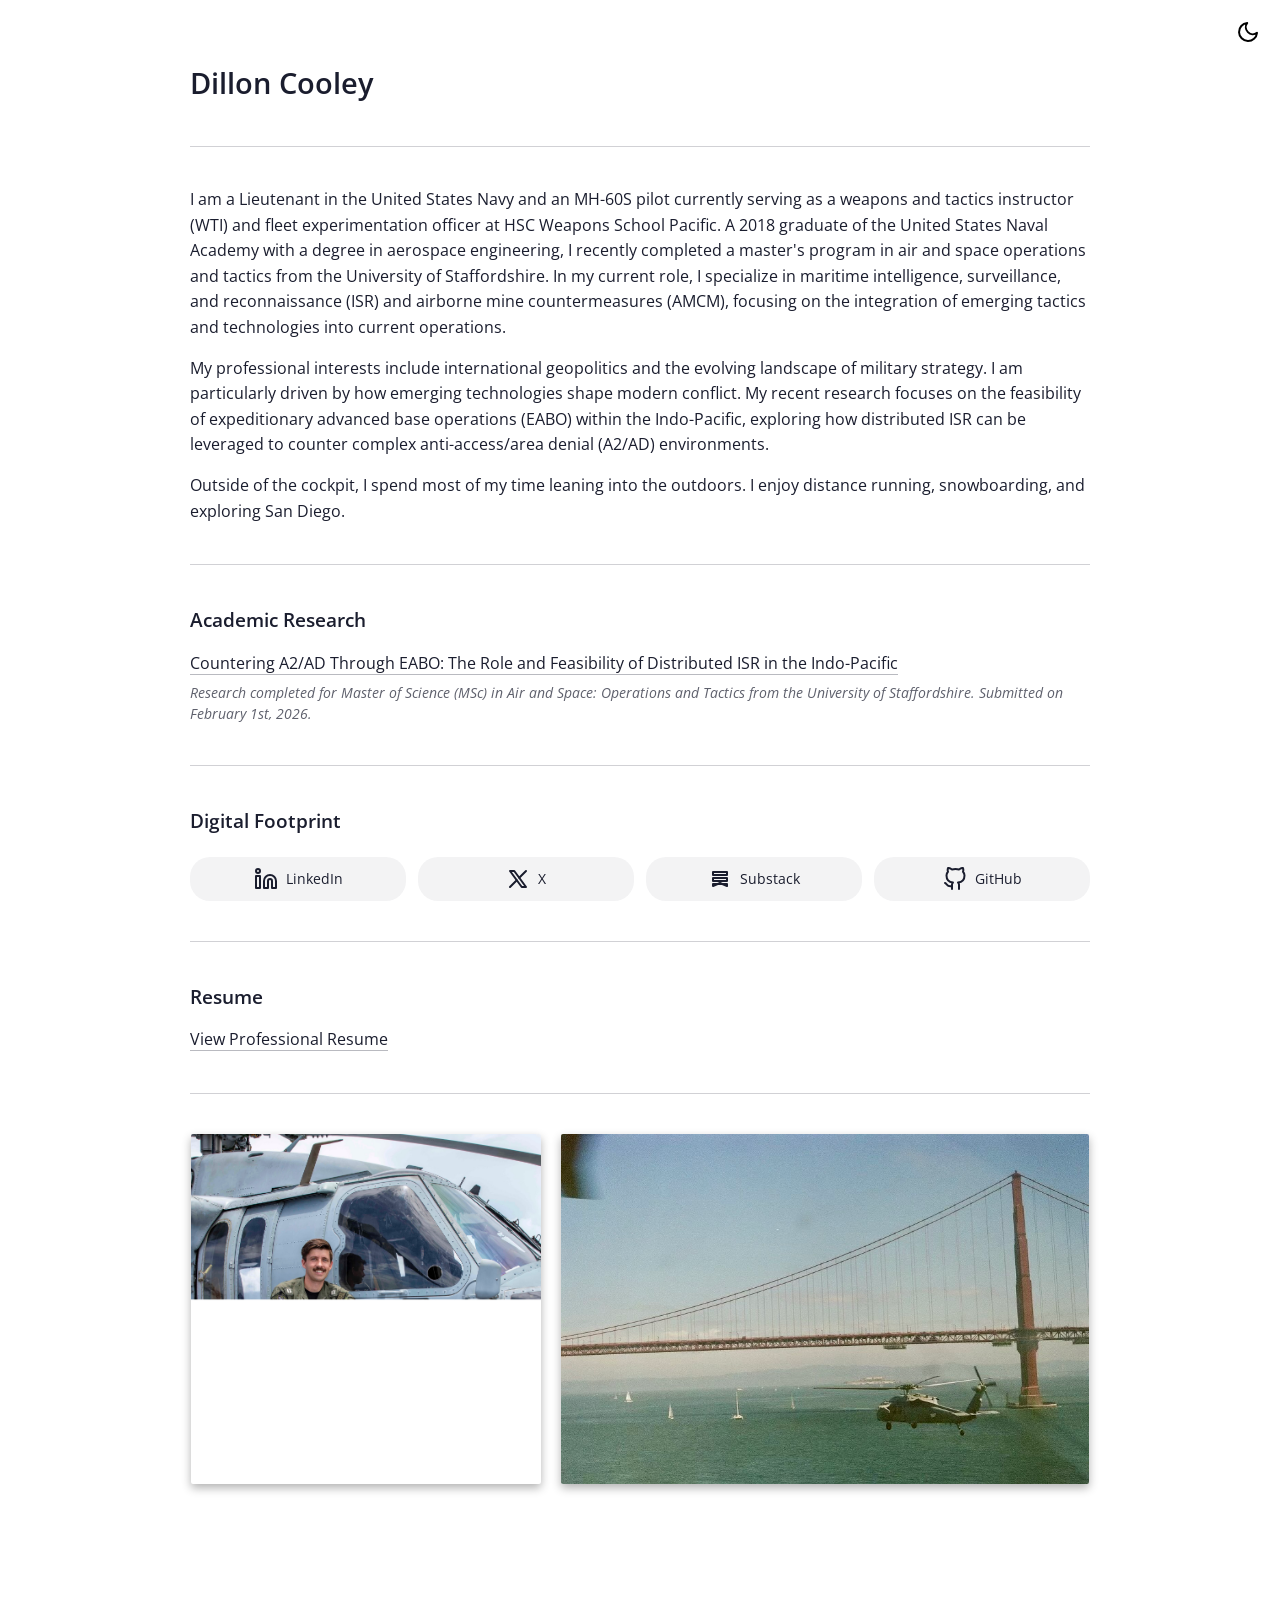
==== home/index.html @ d342845b "Add home/index.html with meta redirect Add a minimal home/index.html that immediately redirects to '" ====
<!DOCTYPE html>
<html lang="en">
<head>
    <meta charset="UTF-8">
    <meta http-equiv="refresh" content="0; url=/">
    <link rel="canonical" href="https://dilloncooley.us/">
</head>
<body>
</body>
</html>
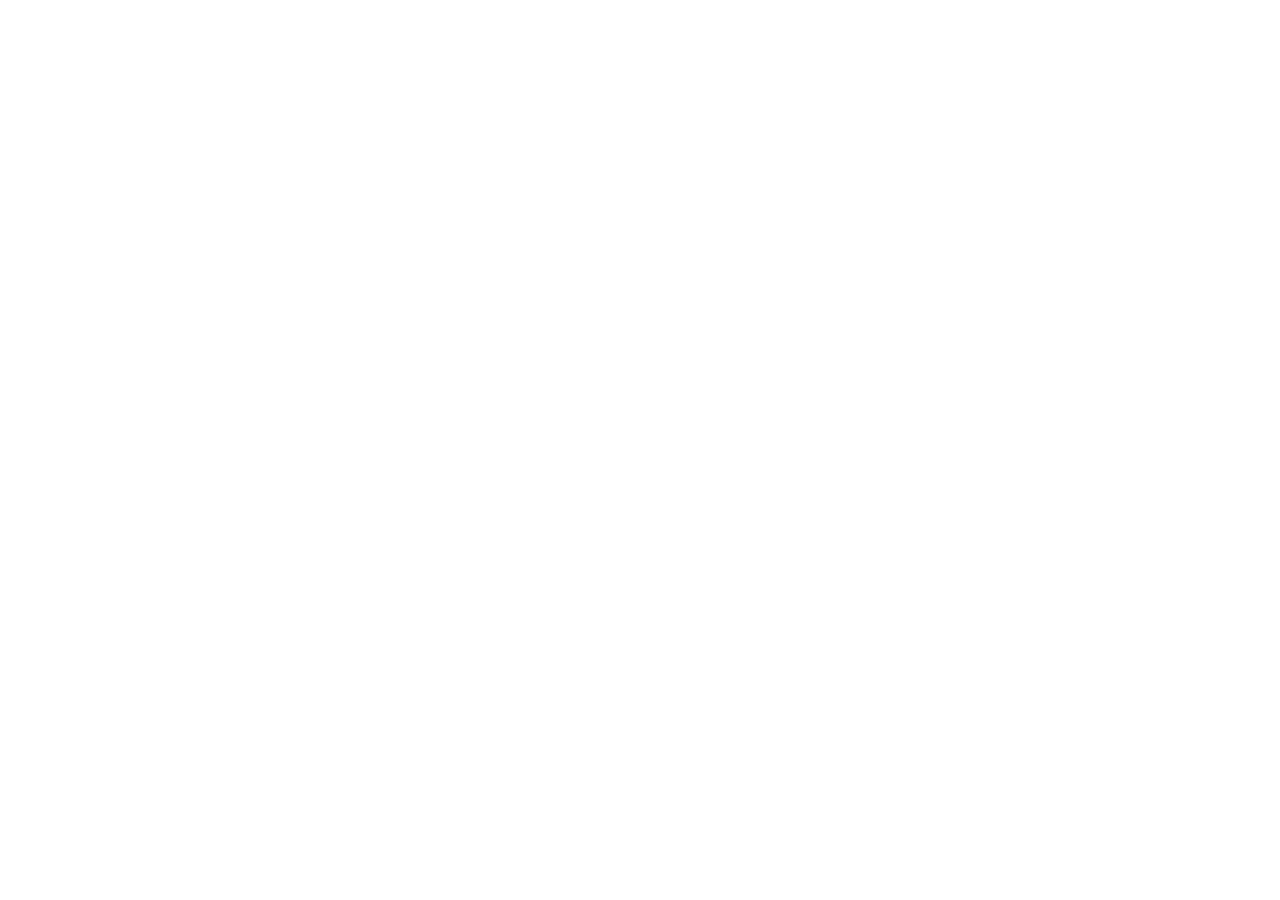
==== commit 67f7af21: "Mark portfolio archived; cede dilloncooley.us to win95 site Document the superseding Win95 portfolio" ====
--- a/home/index.html
+++ b/home/index.html
@@ -2,9 +2,12 @@
 <html lang="en">
 <head>
     <meta charset="UTF-8">
-    <meta http-equiv="refresh" content="0; url=/">
+    <meta http-equiv="refresh" content="0; url=https://dilloncooley.us/">
     <link rel="canonical" href="https://dilloncooley.us/">
+    <meta name="robots" content="noindex, follow">
+    <title>Redirecting…</title>
 </head>
 <body>
+    <p>This site is archived. <a href="https://dilloncooley.us/">Continue to dilloncooley.us</a>.</p>
 </body>
 </html>
